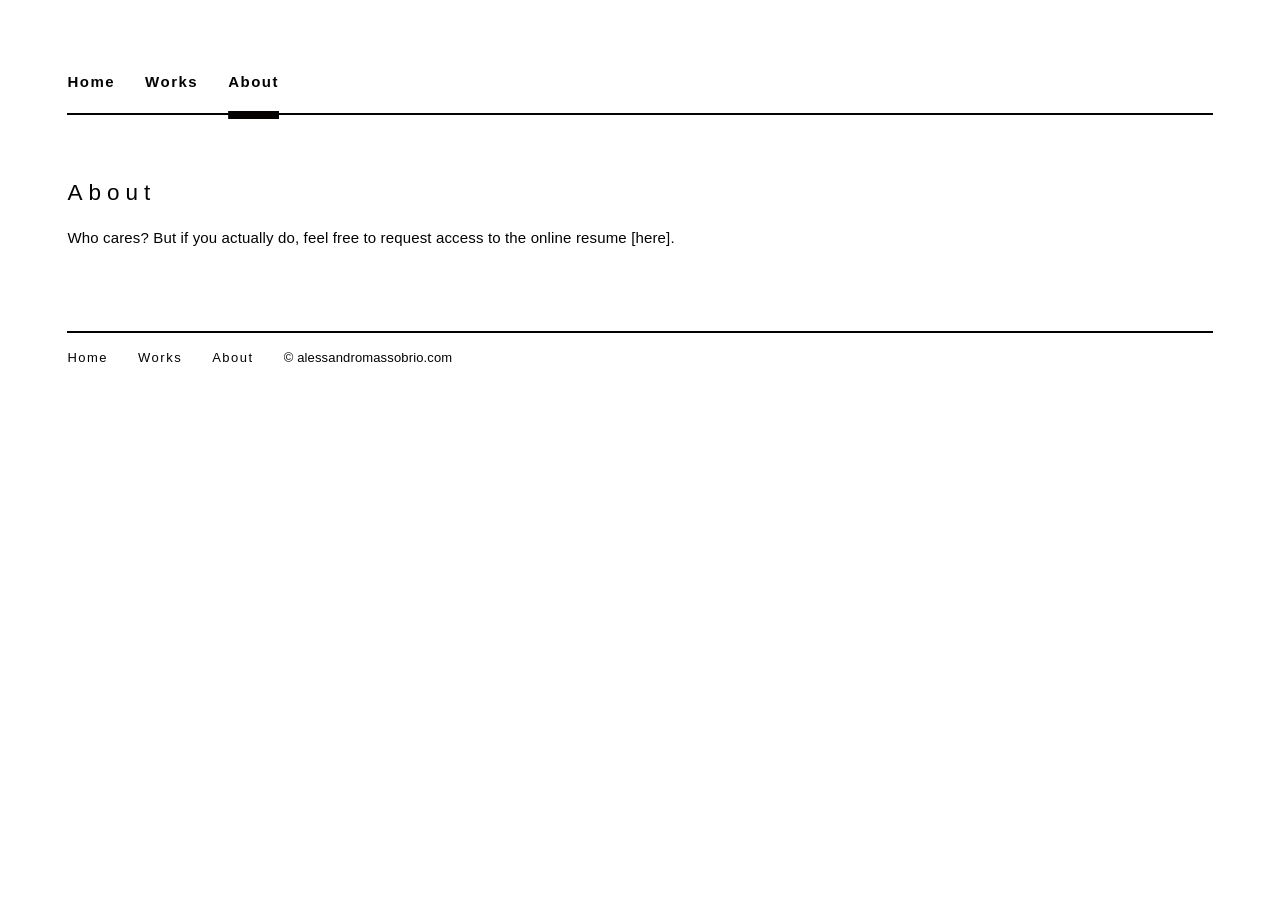
==== about/index.html @ e512c71c "Deploy new static website" ====
<!DOCTYPE html>
<html lang="en">
<head>
  <meta charset="UTF-8" />
  <title>Home</title>
  <link rel="stylesheet" href="/assets/css/style.css" />
  <script src="/assets/js/site.js" defer></script>
  <meta name="viewport" content="width=device-width, initial-scale=1">
</head>
<body>
<div id="header-placeholder" class="page-container"></div>
<main class="page-container">
  <h1>About</h1>
  <p>
    Who cares?
    But if you actually do, feel free to request access to the online resume <a href="https://drive.google.com/file/d/108_x3_3_ftG4IPOMeq6C-o3jOroqwO3I/view?usp=sharing" target="_blank">[here]</a>.
</p>
<!-- <img src="/assets/img/amasso-guitarflat.jpg" aria-label="Massobrio Guitar Flat Detmold"> -->
</main>

<div id="footer-placeholder" class="page-container"></div>

<script src="/assets/js/partials.js"></script>

</body>
</html>
---- assets/css/style.css ----
html {
  font-size: clamp(15px, 1.1vw, 17px);
}

body, p, h1, h2, h3, li {
  user-select: none;  /* Chrome, Safari */
  -moz-user-select: none; /* Firefox */
  -ms-user-select: none;  /* IE/Edge */
}

body, p, h1, h2, h3, ul, ol, li, button {
  font-family: 'Rubik', sans-serif;
  font-size: 1rem;
  line-height: 1.6;
}

strong {
  font-weight: bold;
}

.page-container {
  margin: 0 auto;
  padding: 1rem 1rem;
  max-width: 70ch;
  width: 100%;
  box-sizing: border-box;
  transform: translateY(40px);
  transition: transform 0.6s ease;
}

@media (min-width: 1024px) {
  .page-container {
    max-width: 120ch;
    padding: 1.5rem 0;
    transform: translateY(40px);
  }
}

@media (max-width: 768px) {
  .page-container {
    transform: translateY(15px);
    padding: 0 1rem!important;
  }
}

/* Classe per animazione di ingresso */
.site-header {
  display: flex;
  justify-content: space-between;
  align-items: center;
  padding: 1rem 0;
  /* border-bottom: 2.5px solid #030201; */
  flex-wrap: wrap; /* per mobile */
  opacity: 0;
  transform: translateY(20px);
  transition: opacity 0.6s ease, transform 0.6s ease;
}

@media (max-width: 768px) {
  .site-header {
    flex-direction: column;
    gap: 1rem;
  }

  .header-left,
  .header-right {
    flex: 0 0 100%;
    text-align: left;
  }

  .header-right {
    text-align: left;
  }
}

.site-header.visible {
  opacity: 1;
  transform: translateY(0);
}

.page-container.visible {
  transform: translateY(0);
}

.header-left {
  flex: 0 0 65%; 
}

@media (max-width: 768px) {
  .header-left {
    flex: 100%;
    width: 100%;
    text-align: left; 
  }
}

.header-left p {
  margin: 0.25rem 0 0 0;
  font-family: 'Rubik', sans-serif;
  font-weight: 400;
  color: #030201;
}

.header-right {
  flex: 0 0 25%;
  text-align: right;
}

@media (max-width: 768px) {
  .header-right {
    flex: 100%;
    width: 100%;
    text-align: right;
    margin: 20px 0 0;
  }

  .header-right a {
    margin-left: 0!important;
    margin-right: 1rem;
  }
}

.header-right a {
  margin-left: 1rem;
  display: inline-block;
}

.header-right img {
  width: 24px;
  height: 24px;
  vertical-align: middle;
}

.site-nav {
  border-bottom: 2.5px solid #030201;
  padding-bottom: 20px;
  display: flex;
  justify-content: left;  /* centra orizzontalmente */
  gap: 2rem;               /* spazio tra i link */
  font-family: 'Rubik', sans-serif;
}

footer .site-nav a {
  font-weight: 400;
}

footer .site-nav {
  border-bottom: 0!important;
  border-top: 2.5px solid #030201;
  padding: 15px 0 0;
}

@media (max-width: 768px) {
  .site-nav {
    flex-wrap: wrap;
    gap: 1rem;
    padding-bottom: 0.75rem;
  }

  .site-nav a {
    font-size: 0.95rem;
    text-underline-offset: 14px!important;
  }
}

.site-nav a {
  letter-spacing: 0.1rem;
  color: #030201;
  font-weight: bold;
  transition: color 0.2s;
  text-underline-offset: 24px;
  transition: text-underline-offset 0.2s, text-decoration-thickness 0.2s;
}

a, ul li a {
  color: #030201;
  text-decoration: none;
  /* text-decoration-thickness: 0.0625em; */
  /* text-underline-offset: 0.20em; */
}

.site-nav a.active {
  text-decoration: underline;
  text-decoration-thickness: 0.5em;
  text-decoration-color: #030201;
  text-decoration-skip-ink: none;
  opacity: 1!important;
}

footer .site-nav a.active {
  text-decoration: none!important;
  opacity: 1!important;
}

a:hover, ul li:hover, ul li a:hover {
  text-decoration: none;
  color: #030201;
  opacity: 0.6;
}

main {
  margin-top: 2rem;
  margin-bottom: 3rem;
}

@media (max-width: 768px) {
  main {
    margin-top: 1.5rem;
    margin-bottom: 2.5rem;
  }

  p {
    margin: 0.85rem 0;
  }
}

footer {
  text-align: left;
  margin-top: 25px;
  color: #030201;
  font-size: small;
}

.work-card {
  border: 1px solid #ddd;
  padding: 15px;
  margin-bottom: 20px;
  background-color: #fff;
}

.work-card h1, .work-card h2, .work-card h3 {
  margin-top: 10px;
  margin-bottom: 5px;
}

.work-category {
  display: block;
  font-weight: 300;
  font-size: 0.9em;
  color: #666;
}

.work-detail {
  overflow-y: auto;
}

body {
  background-color: #fff;
  font-family: 'Rubik', system-ui, -apple-system, BlinkMacSystemFont, sans-serif;
  color: #030201;
  font-weight: 400;
  line-height: 1.5;
  letter-spacing: .01rem;
  font-size: 1rem;
}

p {
  margin: 0.75rem 0;
  line-height: 1.6;
}

img {
  max-width: 100%;
  height: auto;
}

ul, ol {
  margin: 0.75rem 0 0.75rem 1.5rem;
  line-height: 1.6;
  margin: 0;
  list-style-type: square;
  padding-inline-start: 20px;
}

h1 {
  font-weight: 300;
  text-decoration-thickness: .0625em !important;
  text-underline-offset: 0.2em;
  /* font-size: (2.545rem, 2.545rem + ((1vw - 0.2rem) * 4.1), 4.8rem); */
  letter-spacing: 0.4rem;
  font-size: clamp(1.5rem, 3vw, 0.5rem);
}

h2 {
  font-weight: 300;
  text-decoration-thickness: .0625em !important;
  text-underline-offset: 0.2em;
  font-size: clamp(1.4rem, 2.5vw, 2.6rem);
  letter-spacing: 0.4rem;
}

.meta,
.caption {
  font-weight: 300;
  color: #666;
}

/*
* Works Tab System
*/

.tabs {
  display: flex;
  gap: 0.75rem;
  margin-bottom: 1.5rem;
}
/* ===== TAB CONTENT VISIBILITY ===== */

.tab-content {
  display: none;
}
.tab-content.active {
  display: block;
}

.tabs button {
  background: transparent;
  border: none;
  padding: 0.5rem 0.75rem;
  font: inherit;
  cursor: pointer;
  position: relative;
  color: #030201;
  transition: color 0.2s ease;
  letter-spacing: 0.1rem;
}

/* .tabs button::after {
  content: "";
  position: absolute;
  left: 0;
  bottom: 0px;
  width: 100%;
  height: 6px;
  background: #aaa;
  transform: scaleX(0);
  transform-origin: left;
  transition: transform 0.25s ease;
} */

.tabs button.active {
  text-underline-offset: 4px;
  text-decoration: underline;
  text-decoration-thickness: 0.5em;
  text-decoration-color: #030201;
  text-decoration-skip-ink: none;
}

.visually-hidden {
  position: absolute;
  width: 1px;
  height: 1px;
  overflow: hidden;
  clip: rect(0 0 0 0);
}

.tabs-select {
  display: none;
}

@media (max-width: 768px) {
  .tabs {
    display: none;
  }

  .tabs-select {
    display: block;
    margin: 1.5rem 0;
  }

  .tabs-select select {
    width: 100%;
    font-family: 'Rubik', sans-serif;
    font-size: 1rem;
    padding: 0.5rem 0.4rem;
  }
}

.works-list-panel {
  border-right: 1px solid #ddd;
}

.works-list li {
  cursor: pointer;
  padding: .5rem 0;
}

.works-list li.active {
  font-weight: 500;
  text-underline-offset: 4px;
  text-decoration: underline;
  text-decoration-thickness: 0.5em;
  text-decoration-color: #030201;
  text-decoration-skip-ink: none;
  opacity: 1;
}

.work-info-meta {
  margin-bottom: 2rem;
}

.work-info-meta h1 {
  font-size: 2rem;
  margin-bottom: 1rem;
}

.work-info-meta ul {
  list-style: none;
  padding: 0;
}

/* ===== WORKS LAYOUT ===== */

.works-layout {
  display: grid;
  grid-template-columns: 30% 70%;
  gap: 2rem;
  align-items: start;
  min-height: 100vh;
}

.works-list {
  margin: 0;
  padding: 0;
  list-style: none;
}

.works-list li {
  cursor: pointer;
}

/* select works → nascosta su desktop */
.works-select {
  display: none;
}

.works-select-title {
  display: none;
}

/* ===== RIGHT COLUMN ===== */

.work-detail {
  position: sticky;
  top: 1rem;
  align-self: start;
}

/* ===== TABS (desktop) ===== */

.tabs {
  display: flex;
  gap: 0.75rem;
  margin: 0 0 1.5rem;
}

.tabs button {
  background: none;
  border: none;
  padding: 0.4rem 0;
  cursor: pointer;
  letter-spacing: 0.08rem;
}

.tabs button:hover {
  opacity: 0.6;
}

.tabs button.active {
  text-decoration: underline;
  text-decoration-thickness: 0.5em;
  text-underline-offset: 4px;
  opacity: 1;
}

#tab-request-score a {
  text-decoration: underline;
}

/* select tabs → nascosta su desktop */
.tabs-select {
  display: none;
}

@media (max-width: 768px) {

  .works-layout {
    grid-template-columns: 1fr;
    gap: 0;
    min-height: auto;
  }

  .works-list {
    display: none;
  }

  .works-select {
    display: block;
    margin: 1.5rem 0 0;
  }

  .works-select-title {
    display: block;
    font-size: 0.85rem;
    margin-bottom: 0.4rem;
  }

  .works-select select {
    width: 100%;
    padding: 0.6rem 0.5rem;
    font-size: 1rem;
    border: 1px solid currentColor;
    background: transparent;
  }

  .works-list-panel {
    border-right: none!important;
  }

  .tabs {
    display: none;
  }

  .tabs-select {
    display: block;
    margin: 1.25rem 0;
  }

  .tabs-select select {
    width: 100%;
    padding: 0.6rem 0.5rem;
    font-size: 1rem;
    border: 1px solid currentColor;
    background: transparent;
  }

  .work-detail {
    position: relative;
    top: auto;
  }
}

.back-link {
  display: inline-block;
  margin-top: 2.5rem;
  text-decoration: none;
  padding-top: 1rem;
  border-top: 1px solid #ccc;
  font-weight: 300;
  color: #030201;
  letter-spacing: .05rem;
  font-size: smaller;
}

.back-link:hover {
  color: #030201;
  text-decoration: none;
}

.updates {
  display: flex;
  flex-direction: column;
  gap: 1.5rem;
  margin: 1rem 0;
}

.update {
  display: flex;
  justify-content: space-between;
  align-items: flex-start;
  gap: 1rem;
  border-bottom: 1px solid #ccc;
}

#updates-container > div:last-child {
  border-bottom: 0!important; 
}

@media (max-width: 768px) {
  .update {
    flex-direction: column;
  }

  .update-date {
    text-align: left;
    font-size: 0.85rem;
  }
}

.update-body {
  flex: 0 0 65%;
}

.update-body p {
  margin: 0.25rem 0 0 0;
  color: #030201;
  line-height: 1.5;
}

.update-date {
  flex: 0 0 25%;
  text-align: right;
  color: #030201;
  font-size: 0.9rem;
  white-space: nowrap;
}

/* YOUTUBE VIDEO */
.audio-fullscreen {
  margin-top: 15px;
  margin-bottom: 15px;
  width: 800px;
}

.video-fullscreen {
  margin-top: 15px;
  margin-bottom: 15px;
  position: relative;
  height: 450px;
  width: 800px;
}

.video-fullscreen iframe {
  position: absolute;
  top: 0;
  left: 0;
  width: 100%;
  height: 100%;
}

@media (max-width: 768px) {
  .audio-fullscreen {
    width: auto;
  }

  .video-fullscreen {
    position: relative;
    padding-bottom: 56.25%;
    padding-top: 25px;
    height: auto;
    width: auto;
  }

  .video-fullscreen iframe {
    position: absolute;
    top: 0;
    left: 0;
    width: 100%;
    height: 100%;
  }
}
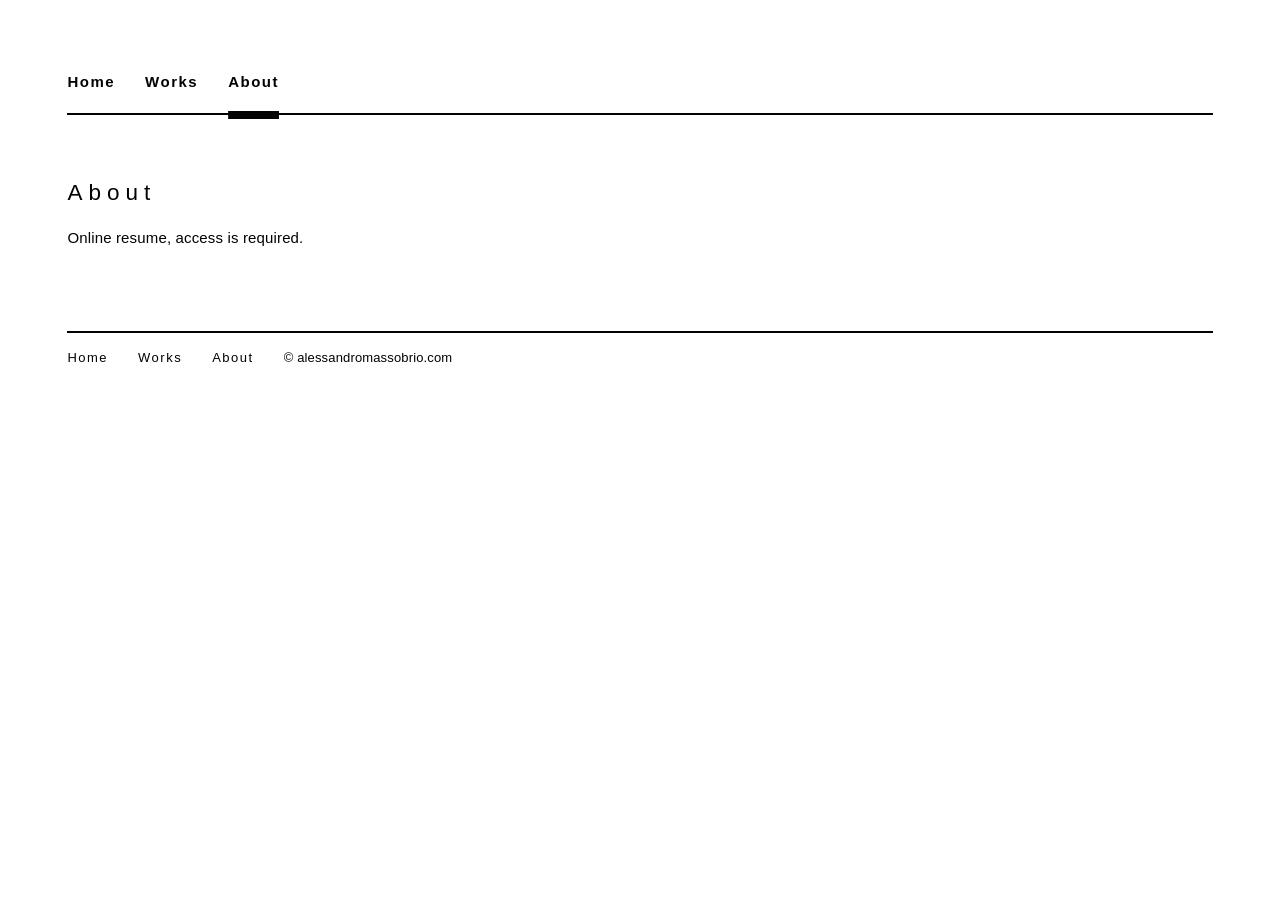
==== commit c8852427: "Replace about text" ====
--- a/about/index.html
+++ b/about/index.html
@@ -12,8 +12,7 @@
 <main class="page-container">
   <h1>About</h1>
   <p>
-    Who cares?
-    But if you actually do, feel free to request access to the online resume <a href="https://drive.google.com/file/d/108_x3_3_ftG4IPOMeq6C-o3jOroqwO3I/view?usp=sharing" target="_blank">[here]</a>.
+    <a href="https://drive.google.com/file/d/108_x3_3_ftG4IPOMeq6C-o3jOroqwO3I/view?usp=sharing" target="_blank">Online resume</a>, access is required.
 </p>
 <!-- <img src="/assets/img/amasso-guitarflat.jpg" aria-label="Massobrio Guitar Flat Detmold"> -->
 </main>
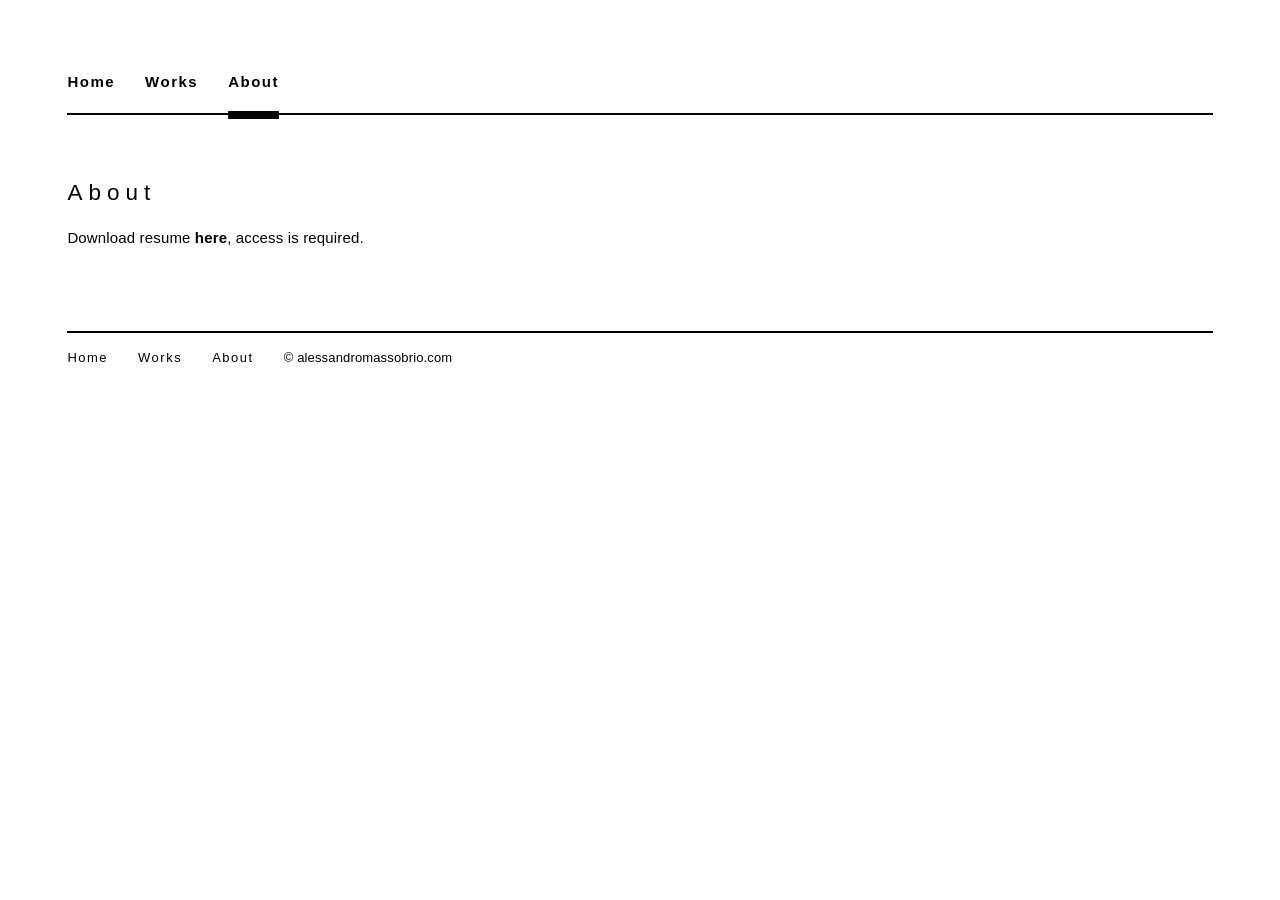
==== commit 3f00fce5: "add style for links and change download resume about text" ====
--- a/about/index.html
+++ b/about/index.html
@@ -12,7 +12,7 @@
 <main class="page-container">
   <h1>About</h1>
   <p>
-    <a href="https://drive.google.com/file/d/108_x3_3_ftG4IPOMeq6C-o3jOroqwO3I/view?usp=sharing" target="_blank">Online resume</a>, access is required.
+    Download resume <a href="https://drive.google.com/file/d/108_x3_3_ftG4IPOMeq6C-o3jOroqwO3I/view?usp=sharing" target="_blank">here</a>, access is required.
 </p>
 <!-- <img src="/assets/img/amasso-guitarflat.jpg" aria-label="Massobrio Guitar Flat Detmold"> -->
 </main>
--- a/assets/css/style.css
+++ b/assets/css/style.css
@@ -174,6 +174,7 @@
 
 a, ul li a {
   color: #030201;
+  font-weight: bold;
   text-decoration: none;
   /* text-decoration-thickness: 0.0625em; */
   /* text-underline-offset: 0.20em; */
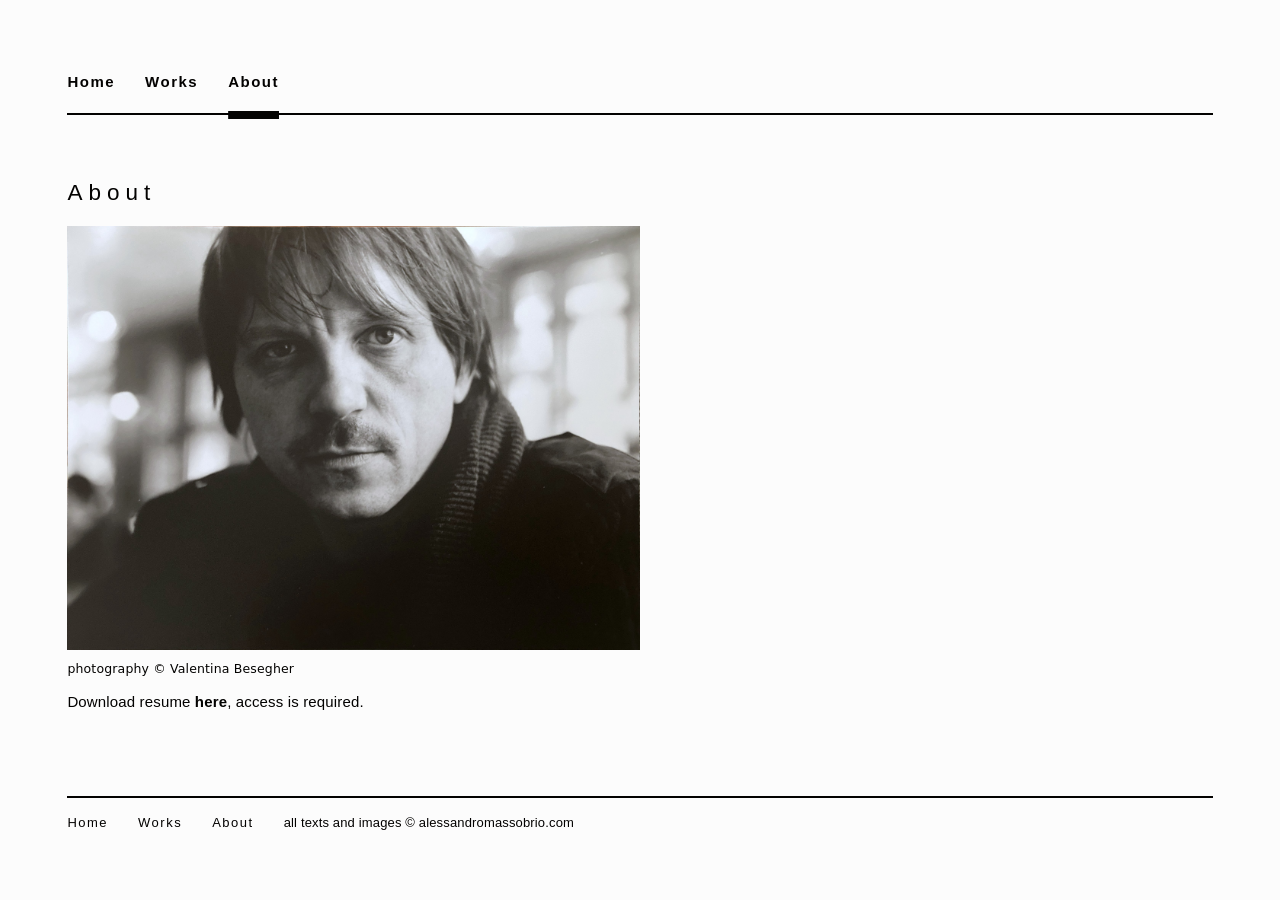
==== commit 15304013: "Add profile picture in about page" ====
--- a/about/index.html
+++ b/about/index.html
@@ -11,6 +11,10 @@
 <div id="header-placeholder" class="page-container"></div>
 <main class="page-container">
   <h1>About</h1>
+  <div class="profile">
+    <img src="/assets/img/A.Massobrio©V.Besegher.jpeg"></img>
+    <small>photography © Valentina Besegher</small>
+  </div>
   <p>
     Download resume <a href="https://drive.google.com/file/d/108_x3_3_ftG4IPOMeq6C-o3jOroqwO3I/view?usp=sharing" target="_blank">here</a>, access is required.
 </p>
--- a/assets/css/style.css
+++ b/assets/css/style.css
@@ -193,9 +193,12 @@
   opacity: 1!important;
 }
 
-a:hover, ul li:hover, ul li a:hover {
+a:hover, ul li:hover {
   text-decoration: none;
   color: #030201;
+}
+
+ul.works-list li:hover, ul li a:hover {
   opacity: 0.6;
 }
 
@@ -226,7 +229,7 @@
   border: 1px solid #ddd;
   padding: 15px;
   margin-bottom: 20px;
-  background-color: #fff;
+  /* background-color: #fff; */
 }
 
 .work-card h1, .work-card h2, .work-card h3 {
@@ -246,7 +249,7 @@
 }
 
 body {
-  background-color: #fff;
+  background-color: #fcfcfc;
   font-family: 'Rubik', system-ui, -apple-system, BlinkMacSystemFont, sans-serif;
   color: #030201;
   font-weight: 400;
@@ -294,6 +297,10 @@
 .caption {
   font-weight: 300;
   color: #666;
+}
+
+.profile {
+  width: 50%;
 }
 
 /*
@@ -629,7 +636,7 @@
   height: 100%;
 }
 
-@media (max-width: 768px) {
+@media (max-width: 932px) {
   .audio-fullscreen {
     width: auto;
   }
@@ -649,4 +656,25 @@
     width: 100%;
     height: 100%;
   }
+}
+
+@media (min-width: 933px) AND (max-width: 1180px) {
+  .audio-fullscreen {
+    width: auto;
+  }
+
+  .video-fullscreen {
+    position: relative;
+    padding-top: 25px;
+    height: 315px;
+    width: 560px;
+  }
+
+  .video-fullscreen iframe {
+    position: absolute;
+    top: 0;
+    left: 0;
+    width: 100%;
+    height: 100%;
+  }
 }
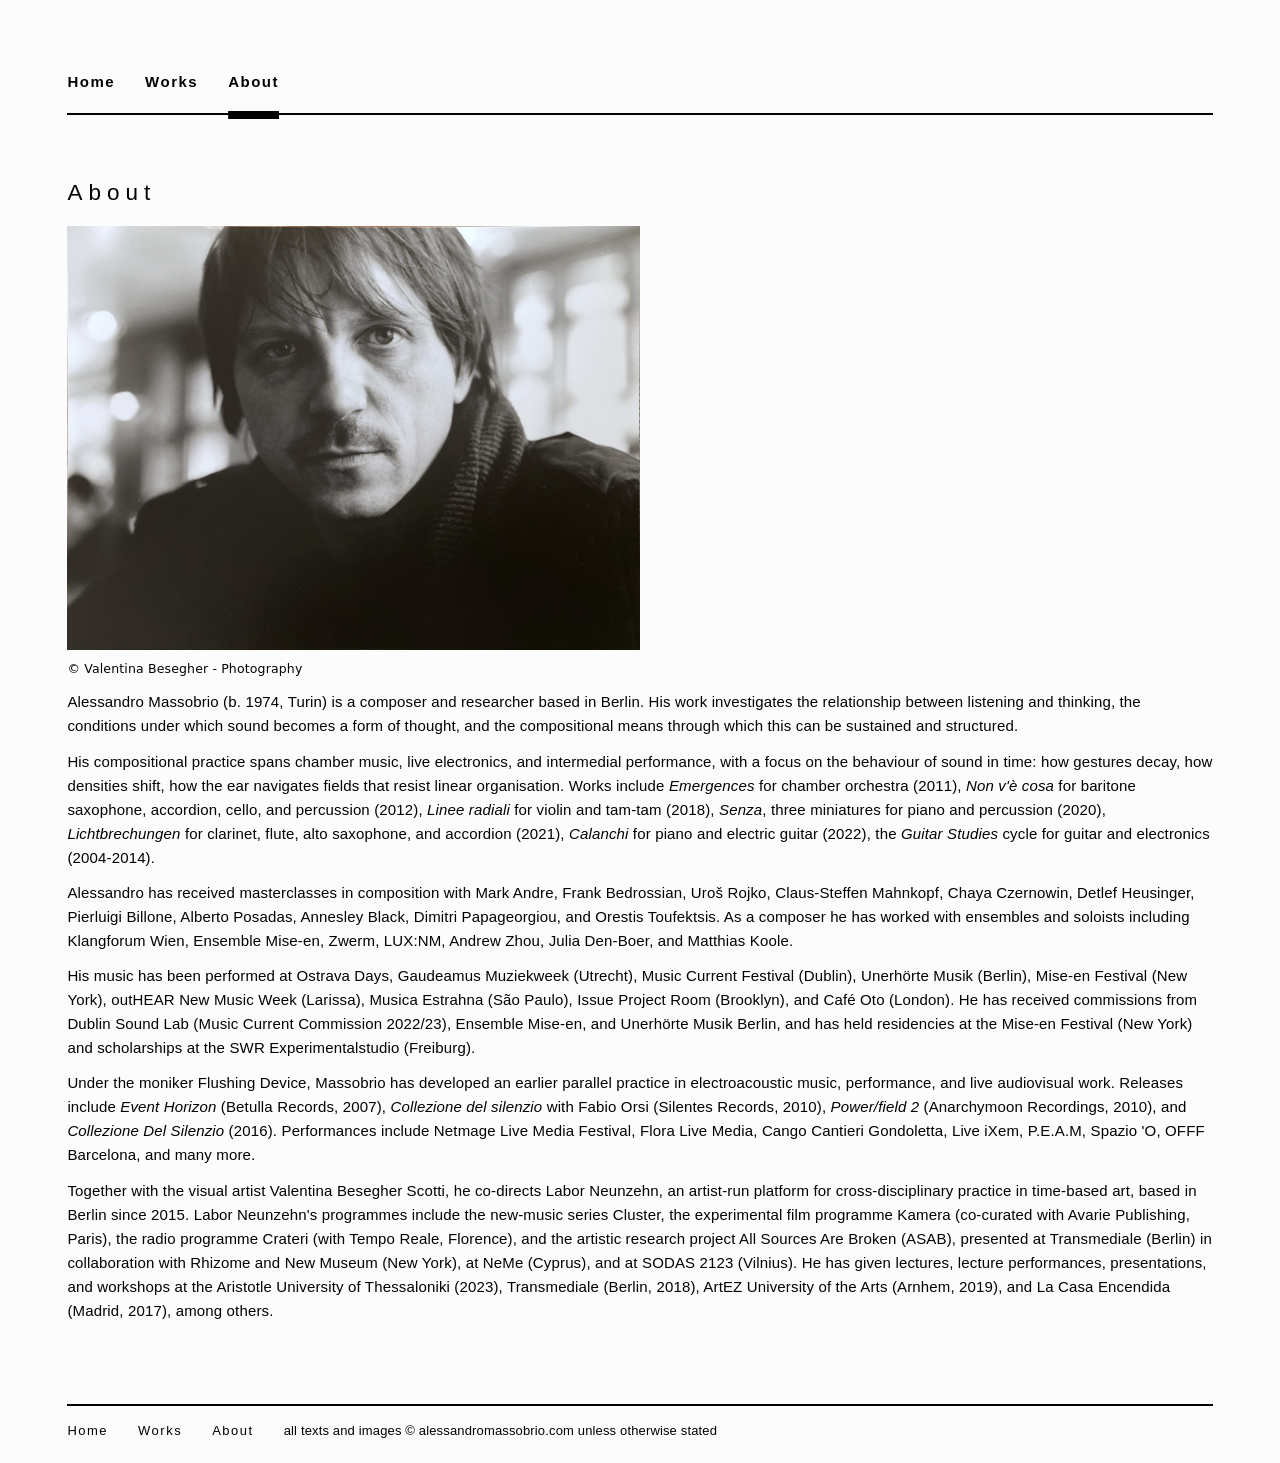
==== commit 5bd179e9: "update about page" ====
--- a/about/index.html
+++ b/about/index.html
@@ -12,12 +12,74 @@
 <main class="page-container">
   <h1>About</h1>
   <div class="profile">
-    <img src="/assets/img/A.Massobrio©V.Besegher.jpeg"></img>
-    <small>photography © Valentina Besegher</small>
+    <img class="profile-picture" src="/assets/img/A.Massobrio©V.Besegher.jpeg"></img>
+    <small>© Valentina Besegher - Photography</small>
   </div>
+  <!-- <p>
+    Alessandro Massobrio (b. 1974, Turin) is a composer and guitarist based in Berlin. He studied classical guitar at the Conservatorio "Antonio Vivaldi" in Alessandria 
+    and philosophy at the University of Turin (Laurea with Gianni Vattimo, specialisation in Theoretical Philosophy and Hermeneutics). He holds a diploma in Marine and 
+    Terrestrial Bioacoustics from the University of Pavia. Alessandro received masterclasses in composition with Mark Andre, Frank Bedrossian, Uroš Rojko, Claus-Steffen Mahnkopf, 
+    Chaya Czernowin, Detlef Heusinger, Pierluigi Billone, Alberto Posadas, Annesley Black, Dimitri Papageorgiou, and Orestis Toufektsis.
+  </p> -->
+  <!-- <p>
+    His compositional work spans chamber music, live electronics, and intermedial performance. Works include <i>Emergences</i> for chamber orchestra (2011), <i>Non v'è cosa</i> 
+    for baritone saxophone, accordion, cello, and percussion (2012), <i>Linee radiali</i> for violin and tam-tam (2018), <i>Senza</i>, three miniatures for piano and percussion (2020), 
+    <i>Lichtbrechungen</i> for clarinet, flute, alto saxophone, and accordion (2021), <i>Calanchi</i> for piano and electric guitar (2022), the <i>Guitar Studies</i> 
+    cycle for guitar and electronics (2004–2014), and <i>Emersione per 9</i> an open modal piece for mixed ensemble, live video, and conductor.
+    As a composer he has worked with ensembles and soloists including Matthias Koole, Ensemble Mise-en, Zwerm, LUX:NM, Andrew Zhou, Izumi Kimura, Julia Den-Boer, Shane Latimer, 
+    Szymon Kałużny, Gregory Chalier, Krassimir Sterev, Miriam Overlach, Gerald Preinfalk, Ana Maria Caseiro, Elena Arbonies Jauregui, Matteo Savio, Luca Ieracitano.
+  </p> -->
+  <!-- <p>
+    His music has been performed at Ostrava Day, Gaudeamus Muziekweek (Utrecht), Music Current Festival (Dublin), Unerhörte Musik (Berlin), Mise-en Festival (New York), outHEAR New Music Week 
+    (Larissa), Musica Estrahna (São Paulo), Issue Project Room (Brooklyn), and Café Oto (London). He has received commissions from Dublin Sound Lab (Music Current Commission 2022/23), 
+    Ensemble Mise-en, and Unerhörte Musik Berlin, and has held residencies at the Mise-en Festival (New York) and scholarships at the SWR Experimentalstudio (Freiburg).
+  </p> -->
+  <!-- <p>
+    Under the moniker Flushing Device, Alessandro has developed an earlier parallel practice in electroacoustic music, performance, and live audiovisual work. Releases include Event Horizon 
+    (Betulla Records, 2007), Plateaux (sine3pm), Collezione del silenzio with Fabio Orsi (Silentes Records, 2010), Power/field 2 (Anarchymoon Recordings, 2010). 
+    Performances include Netmage Live Media Festival, Flora Live Media, Cango Cantieri Gondoletta, Live iXem, P.E.A.M, Spazio 'O, OFFF Barcelona, and many more.
+  </p> -->
+  <!-- <p>
+    Together with the visual artist Valentina Besegher Scotti, he co-directs Labor Neunzehn, an artist-run platform for cross-disciplinary practice in time-based art, based in Berlin 
+    since 2015. Labor Neunzehn's programmes include the new-music series Cluster, the experimental film programme Kamera (co-curated with Avarie Publishing, Paris), the radio programme 
+    Crateri (with Tempo Reale, Florence), and the artistic research project All Sources Are Broken (ASAB), presented at Transmediale (Berlin) in collaboration with Rhizome and New Museum
+    (New York), at NeMe (Cyprus) and at SODAS 2123 (Vilnius). He has given lecture performances, presentations, and workshops at the Aristotle University of Thessaloniki (2023), Transmediale (Berlin, 2018),
+    ArtEZ University of the Arts (Arnhem, 2019), and La Casa Encendida (Madrid, 2017), among others.
+  </p> -->
   <p>
-    Download resume <a href="https://drive.google.com/file/d/108_x3_3_ftG4IPOMeq6C-o3jOroqwO3I/view?usp=sharing" target="_blank">here</a>, access is required.
-</p>
+    Alessandro Massobrio (b. 1974, Turin) is a composer and researcher based in Berlin. His work investigates the relationship between listening and thinking, the conditions under 
+    which sound becomes a form of thought, and the compositional means through which this can be sustained and structured.
+  </p>
+  <p>
+    His compositional practice spans chamber music, live electronics, and intermedial performance, with a focus on the behaviour of sound in time: how gestures decay, how densities shift, 
+    how the ear navigates fields that resist linear organisation. Works include <i>Emergences</i> for chamber orchestra (2011), <i>Non v'è cosa</i> for baritone saxophone, accordion, cello, 
+    and percussion (2012), <i>Linee radiali</i> for violin and tam-tam (2018), <i>Senza</i>, three miniatures for piano and percussion (2020), <i>Lichtbrechungen</i> for clarinet, flute, 
+    alto saxophone, and accordion (2021), <i>Calanchi</i> for piano and electric guitar (2022), the <i>Guitar Studies</i> cycle for guitar and electronics (2004-2014).
+    <!-- , and <i>Emersione per 9</i> (2023–open), an open modal work for mixed ensemble, live video, and conductor. -->
+  </p>
+  <p>
+    Alessandro has received masterclasses in composition with Mark Andre, Frank Bedrossian, Uroš Rojko, Claus-Steffen Mahnkopf, Chaya Czernowin, Detlef Heusinger, Pierluigi Billone, Alberto Posadas, 
+    Annesley Black, Dimitri Papageorgiou, and Orestis Toufektsis. As a composer he has worked with ensembles and soloists including Klangforum Wien, Ensemble Mise-en, Zwerm, LUX:NM, Andrew Zhou, 
+    Julia Den-Boer, and Matthias Koole.
+  </p>
+  <p>
+    His music has been performed at Ostrava Days, Gaudeamus Muziekweek (Utrecht), Music Current Festival (Dublin), Unerhörte Musik (Berlin), Mise-en Festival (New York), outHEAR New Music Week (Larissa), 
+    Musica Estrahna (São Paulo), Issue Project Room (Brooklyn), and Café Oto (London). He has received commissions from Dublin Sound Lab (Music Current Commission 2022/23), Ensemble Mise-en, and Unerhörte 
+    Musik Berlin, and has held residencies at the Mise-en Festival (New York) and scholarships at the SWR Experimentalstudio (Freiburg).
+  </p>
+  <p>
+    Under the moniker Flushing Device, Massobrio has developed an earlier parallel practice in electroacoustic music, performance, and live audiovisual work. 
+    Releases include <i>Event Horizon</i> (Betulla Records, 2007), <i>Collezione del silenzio</i> with Fabio Orsi (Silentes Records, 2010), <i>Power/field 2</i> (Anarchymoon Recordings, 2010), 
+    and <i>Collezione Del Silenzio</i> (2016). Performances include Netmage Live Media Festival, Flora Live Media, Cango Cantieri Gondoletta, Live iXem, P.E.A.M, Spazio 'O, OFFF Barcelona, and many more.
+  </p>
+  <p>
+    Together with the visual artist Valentina Besegher Scotti, he co-directs Labor Neunzehn, an artist-run platform for cross-disciplinary practice in time-based art, based in Berlin since 2015. 
+    Labor Neunzehn's programmes include the new-music series Cluster, the experimental film programme Kamera (co-curated with Avarie Publishing, Paris), the radio programme Crateri (with Tempo Reale, Florence),
+     and the artistic research project All Sources Are Broken (ASAB), presented at Transmediale (Berlin) in collaboration with Rhizome and New Museum (New York), at NeMe (Cyprus), and at SODAS 2123 (Vilnius).
+    He has given lectures, lecture performances, presentations, and workshops at the Aristotle University of Thessaloniki (2023), Transmediale (Berlin, 2018), ArtEZ University of the Arts (Arnhem, 2019), 
+    and La Casa Encendida (Madrid, 2017), among others.
+  </p>
+
 <!-- <img src="/assets/img/amasso-guitarflat.jpg" aria-label="Massobrio Guitar Flat Detmold"> -->
 </main>
 
--- a/assets/css/style.css
+++ b/assets/css/style.css
@@ -301,6 +301,15 @@
 
 .profile {
   width: 50%;
+}
+
+@media (max-width: 768px) {
+  .profile {
+  width: 100%;
+  }
+  img.profile-picture {
+    width: 100%;
+  }
 }
 
 /*
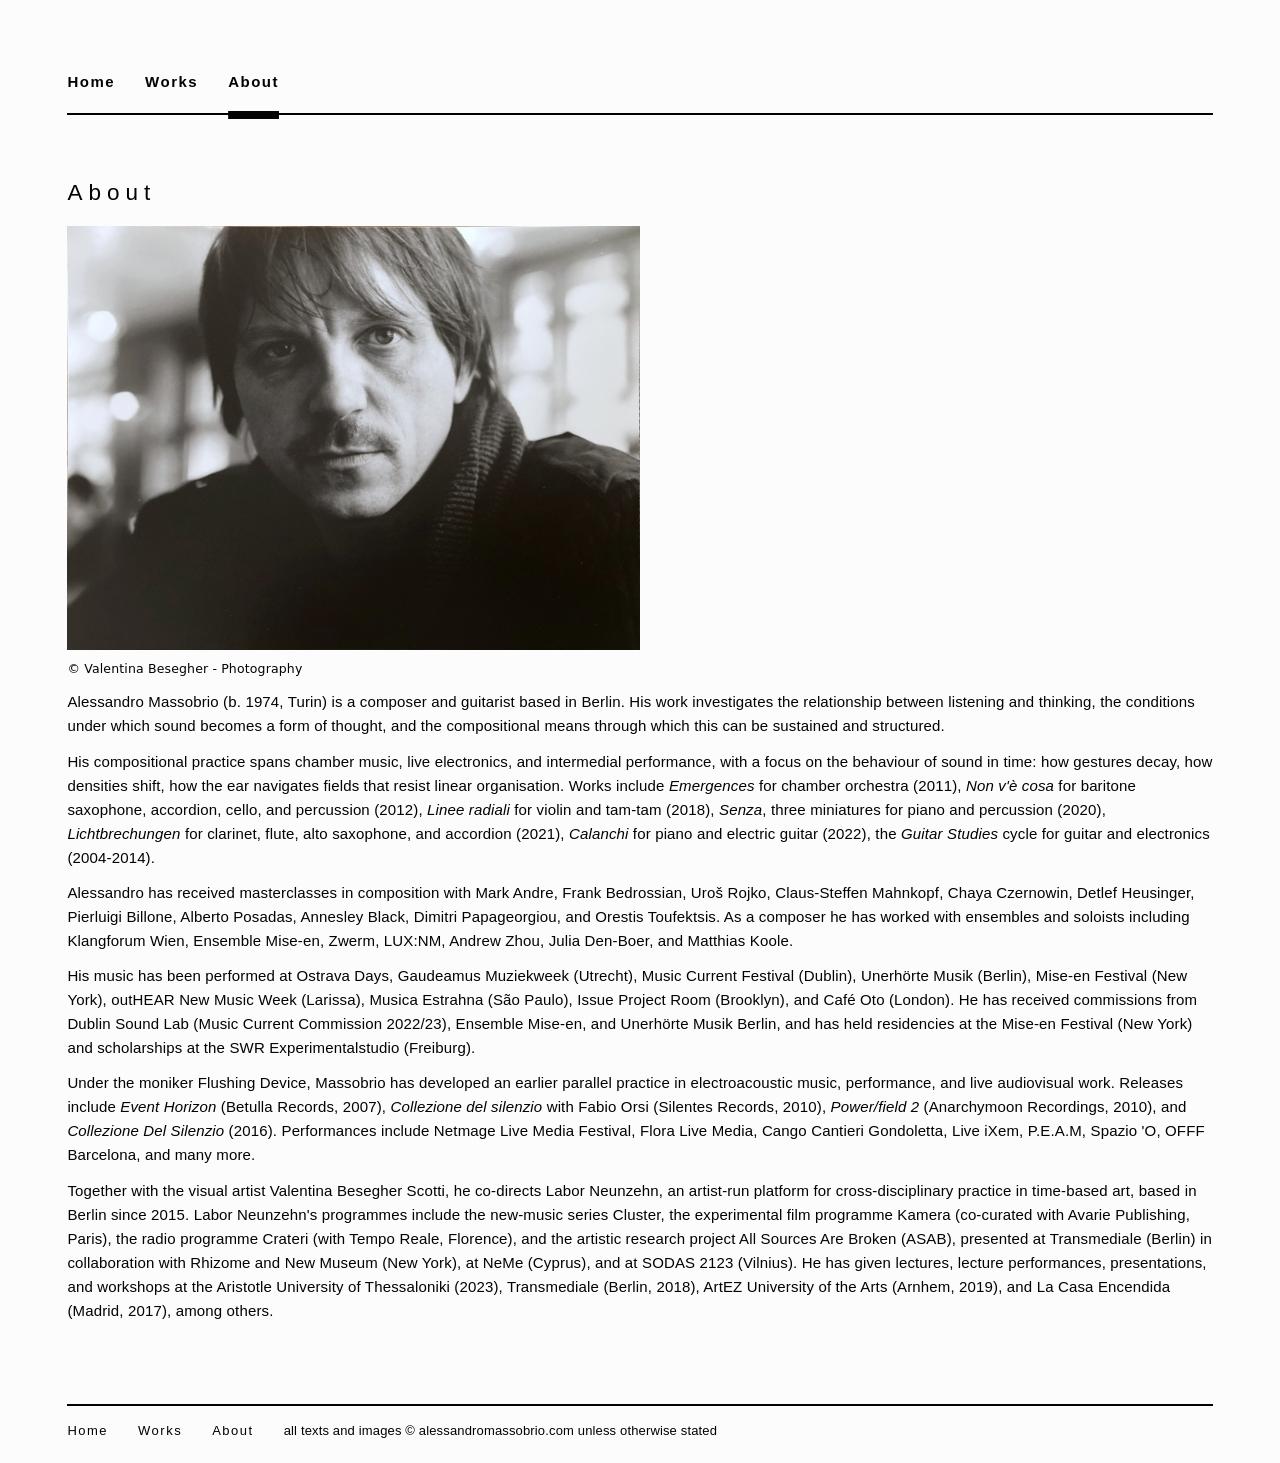
==== commit 740ab69f: "update bio" ====
--- a/about/index.html
+++ b/about/index.html
@@ -47,7 +47,7 @@
     ArtEZ University of the Arts (Arnhem, 2019), and La Casa Encendida (Madrid, 2017), among others.
   </p> -->
   <p>
-    Alessandro Massobrio (b. 1974, Turin) is a composer and researcher based in Berlin. His work investigates the relationship between listening and thinking, the conditions under 
+    Alessandro Massobrio (b. 1974, Turin) is a composer and guitarist based in Berlin. His work investigates the relationship between listening and thinking, the conditions under 
     which sound becomes a form of thought, and the compositional means through which this can be sustained and structured.
   </p>
   <p>
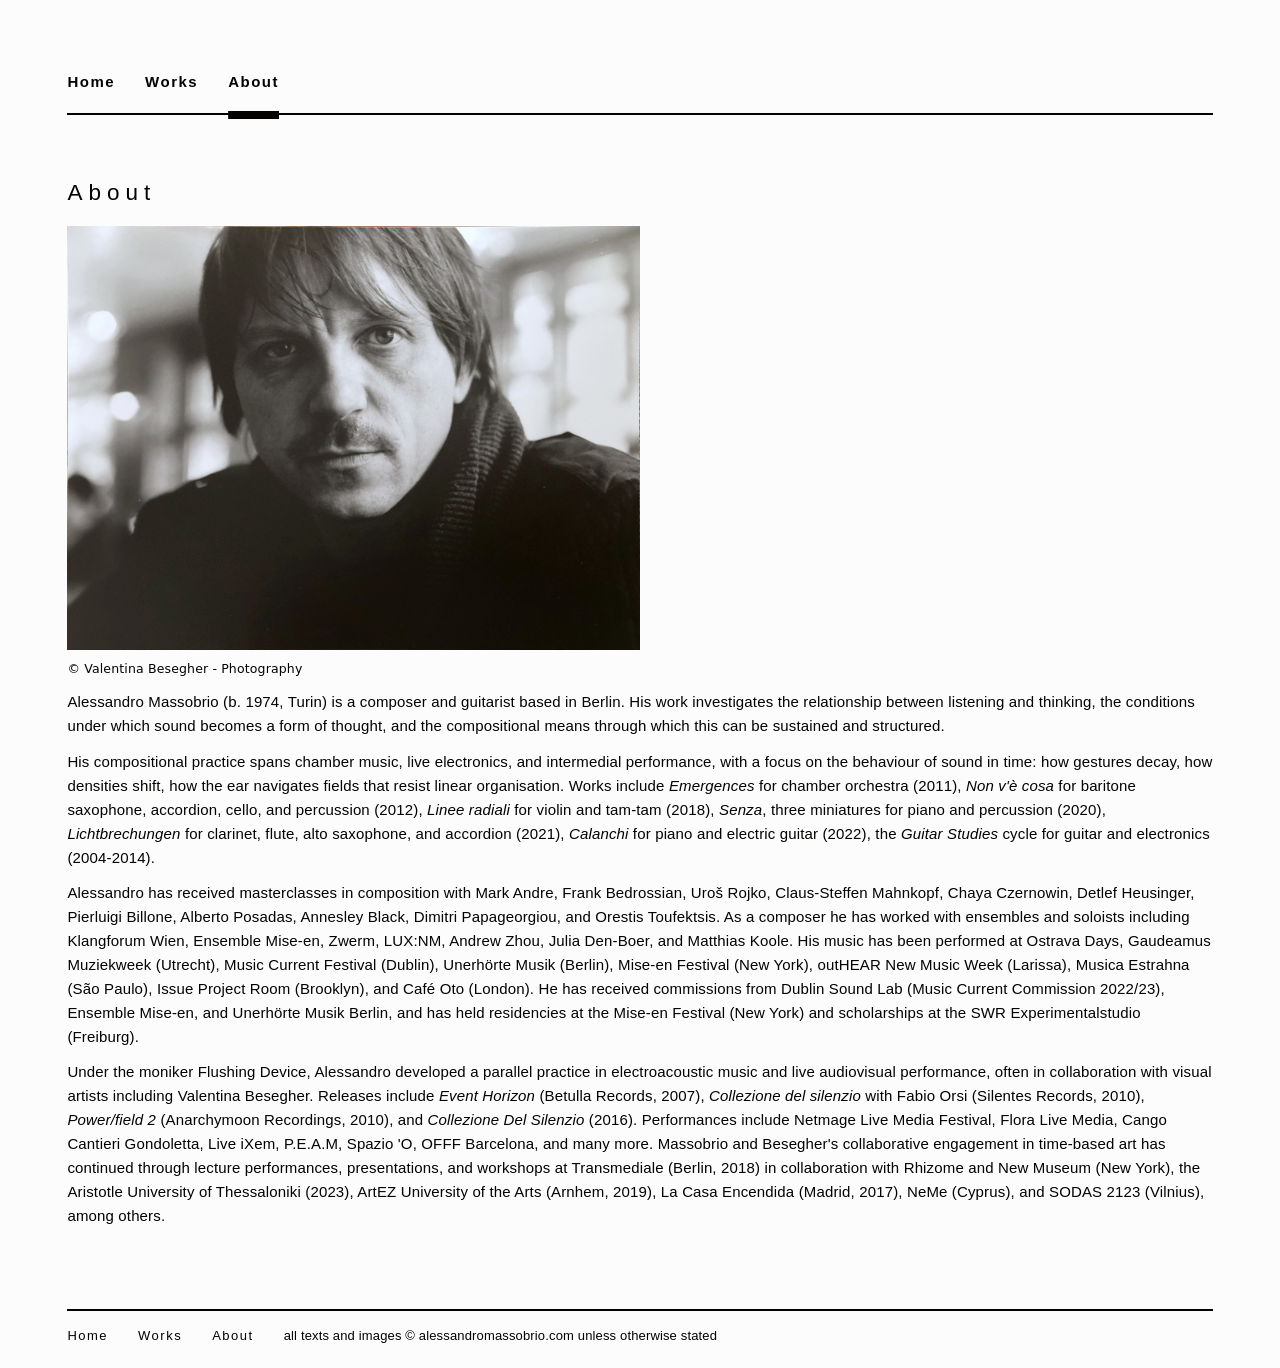
==== commit a3c89aaf: "update information about collaboration with besegher" ====
--- a/about/index.html
+++ b/about/index.html
@@ -50,7 +50,7 @@
     Alessandro Massobrio (b. 1974, Turin) is a composer and guitarist based in Berlin. His work investigates the relationship between listening and thinking, the conditions under 
     which sound becomes a form of thought, and the compositional means through which this can be sustained and structured.
   </p>
-  <p>
+  <p>  
     His compositional practice spans chamber music, live electronics, and intermedial performance, with a focus on the behaviour of sound in time: how gestures decay, how densities shift, 
     how the ear navigates fields that resist linear organisation. Works include <i>Emergences</i> for chamber orchestra (2011), <i>Non v'è cosa</i> for baritone saxophone, accordion, cello, 
     and percussion (2012), <i>Linee radiali</i> for violin and tam-tam (2018), <i>Senza</i>, three miniatures for piano and percussion (2020), <i>Lichtbrechungen</i> for clarinet, flute, 
@@ -61,24 +61,24 @@
     Alessandro has received masterclasses in composition with Mark Andre, Frank Bedrossian, Uroš Rojko, Claus-Steffen Mahnkopf, Chaya Czernowin, Detlef Heusinger, Pierluigi Billone, Alberto Posadas, 
     Annesley Black, Dimitri Papageorgiou, and Orestis Toufektsis. As a composer he has worked with ensembles and soloists including Klangforum Wien, Ensemble Mise-en, Zwerm, LUX:NM, Andrew Zhou, 
     Julia Den-Boer, and Matthias Koole.
-  </p>
-  <p>
     His music has been performed at Ostrava Days, Gaudeamus Muziekweek (Utrecht), Music Current Festival (Dublin), Unerhörte Musik (Berlin), Mise-en Festival (New York), outHEAR New Music Week (Larissa), 
     Musica Estrahna (São Paulo), Issue Project Room (Brooklyn), and Café Oto (London). He has received commissions from Dublin Sound Lab (Music Current Commission 2022/23), Ensemble Mise-en, and Unerhörte 
     Musik Berlin, and has held residencies at the Mise-en Festival (New York) and scholarships at the SWR Experimentalstudio (Freiburg).
   </p>
   <p>
-    Under the moniker Flushing Device, Massobrio has developed an earlier parallel practice in electroacoustic music, performance, and live audiovisual work. 
+    Under the moniker Flushing Device, Alessandro developed a parallel practice in electroacoustic music and live audiovisual performance, often in collaboration with visual artists including Valentina Besegher. 
     Releases include <i>Event Horizon</i> (Betulla Records, 2007), <i>Collezione del silenzio</i> with Fabio Orsi (Silentes Records, 2010), <i>Power/field 2</i> (Anarchymoon Recordings, 2010), 
     and <i>Collezione Del Silenzio</i> (2016). Performances include Netmage Live Media Festival, Flora Live Media, Cango Cantieri Gondoletta, Live iXem, P.E.A.M, Spazio 'O, OFFF Barcelona, and many more.
+    Massobrio and Besegher's collaborative engagement in time-based art has continued through lecture performances, presentations, and workshops at Transmediale (Berlin, 2018) in collaboration 
+    with Rhizome and New Museum (New York), the Aristotle University of Thessaloniki (2023), ArtEZ University of the Arts (Arnhem, 2019), La Casa Encendida (Madrid, 2017), NeMe (Cyprus), and SODAS 2123 (Vilnius), among others.
   </p>
-  <p>
-    Together with the visual artist Valentina Besegher Scotti, he co-directs Labor Neunzehn, an artist-run platform for cross-disciplinary practice in time-based art, based in Berlin since 2015. 
-    Labor Neunzehn's programmes include the new-music series Cluster, the experimental film programme Kamera (co-curated with Avarie Publishing, Paris), the radio programme Crateri (with Tempo Reale, Florence),
-     and the artistic research project All Sources Are Broken (ASAB), presented at Transmediale (Berlin) in collaboration with Rhizome and New Museum (New York), at NeMe (Cyprus), and at SODAS 2123 (Vilnius).
-    He has given lectures, lecture performances, presentations, and workshops at the Aristotle University of Thessaloniki (2023), Transmediale (Berlin, 2018), ArtEZ University of the Arts (Arnhem, 2019), 
-    and La Casa Encendida (Madrid, 2017), among others.
-  </p>
+  <!-- <p>
+    Under the moniker Flushing Device, Alessandro has developed an earlier parallel practice in electroacoustic music, performance, and live audiovisual work. 
+    Releases include <i>Event Horizon</i> (Betulla Records, 2007), <i>Collezione del silenzio</i> with Fabio Orsi (Silentes Records, 2010), <i>Power/field 2</i> (Anarchymoon Recordings, 2010), 
+    and <i>Collezione Del Silenzio</i> (2016). Performances include Netmage Live Media Festival, Flora Live Media, Cango Cantieri Gondoletta, Live iXem, P.E.A.M, Spazio 'O, OFFF Barcelona, and many more.<br>
+    Together with the visual artist Valentina Besegher Scotti, he has given lectures, lecture performances, presentations, and workshops at Transmediale (Berlin) in collaboration with Rhizome and New Museum (New York), 
+    at NeMe (Cyprus), and at SODAS 2123 (Vilnius), at the Aristotle University of Thessaloniki (2023), Transmediale (Berlin, 2018), ArtEZ University of the Arts (Arnhem, 2019), and La Casa Encendida (Madrid, 2017), among others.
+  </p> -->
 
 <!-- <img src="/assets/img/amasso-guitarflat.jpg" aria-label="Massobrio Guitar Flat Detmold"> -->
 </main>
